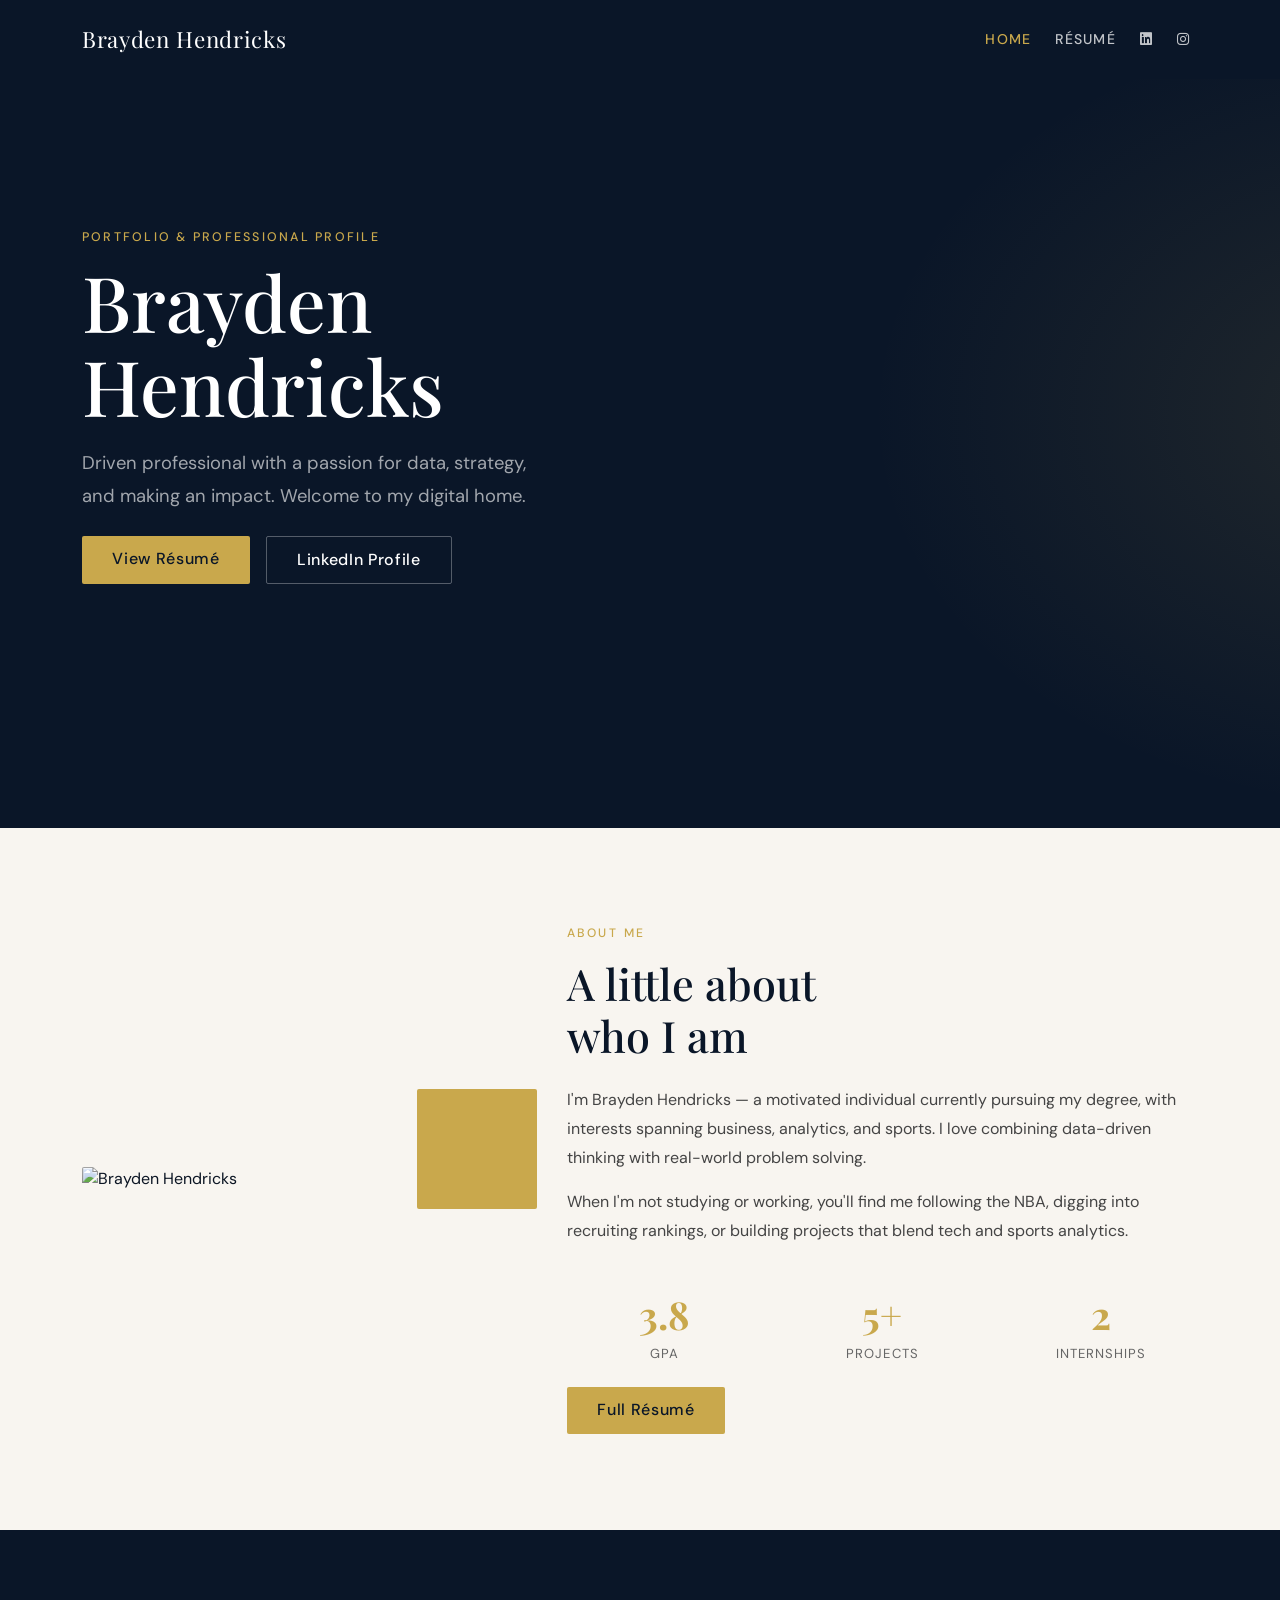
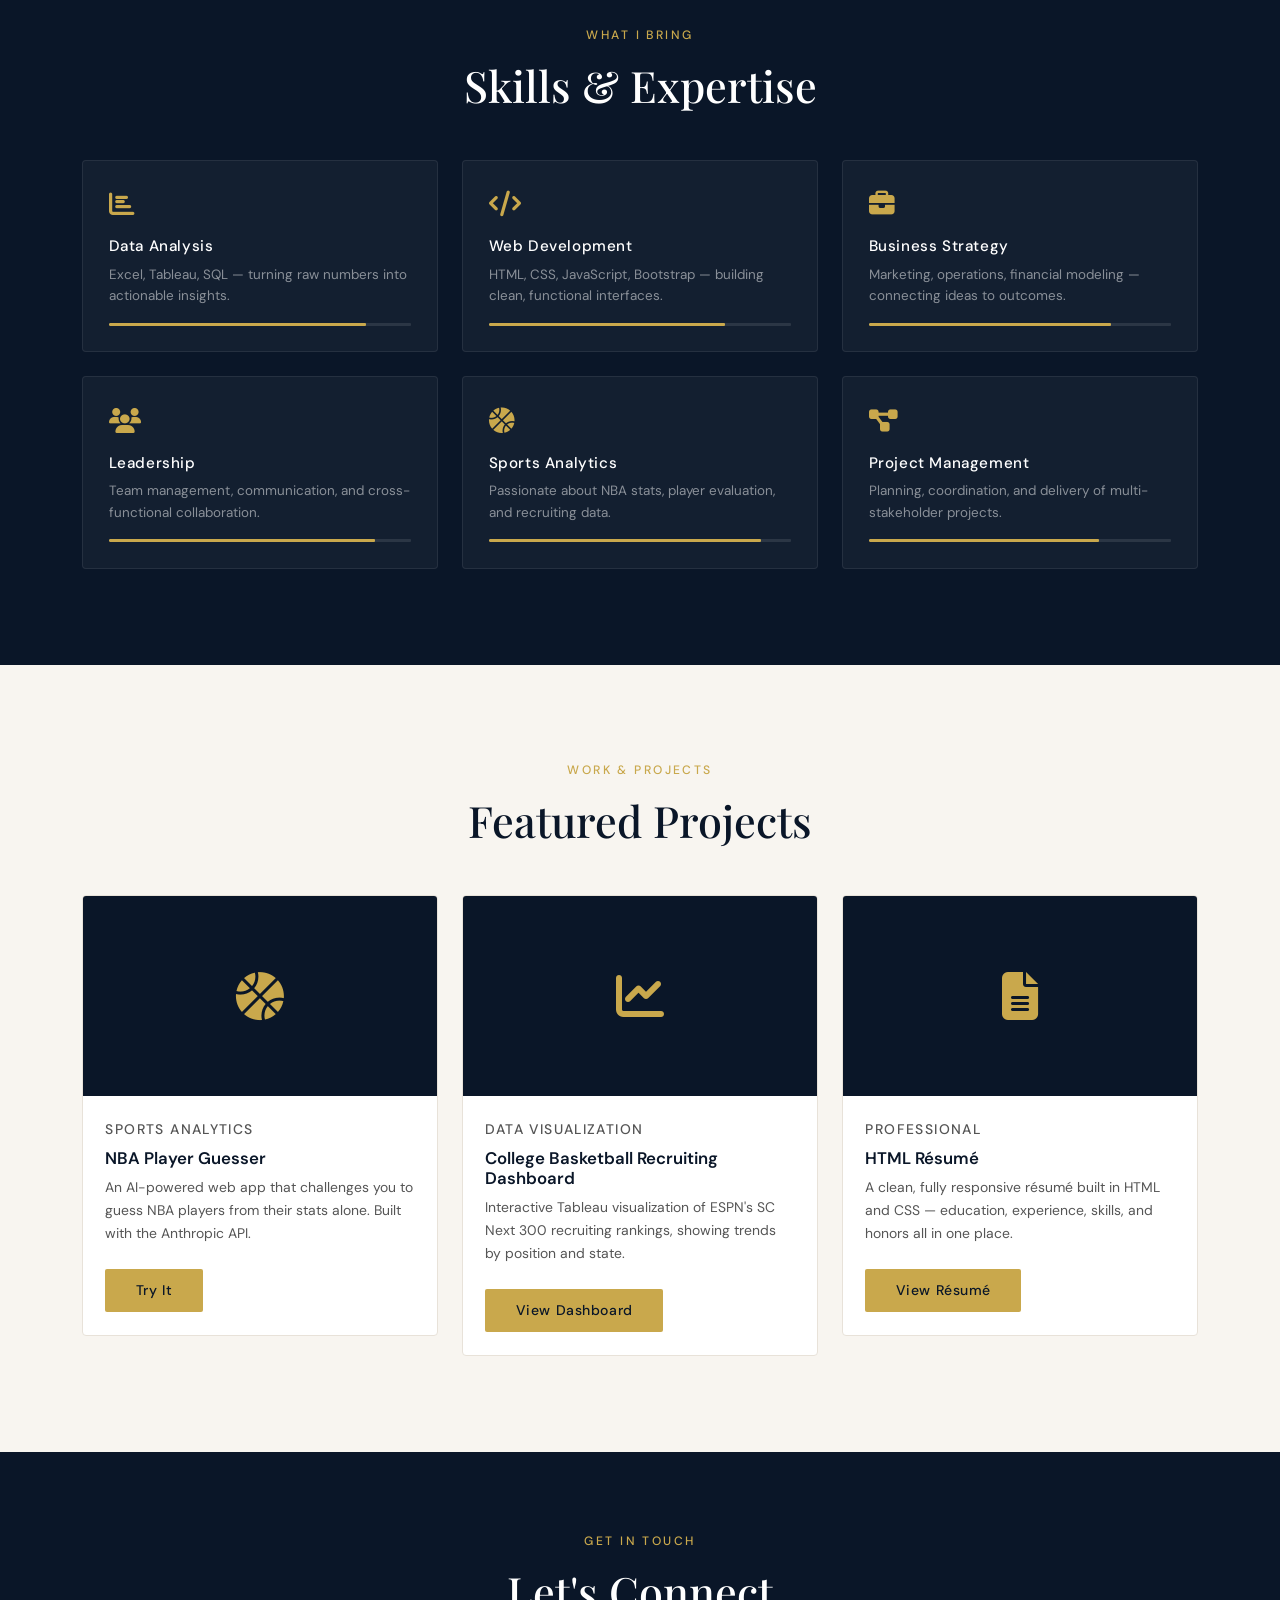
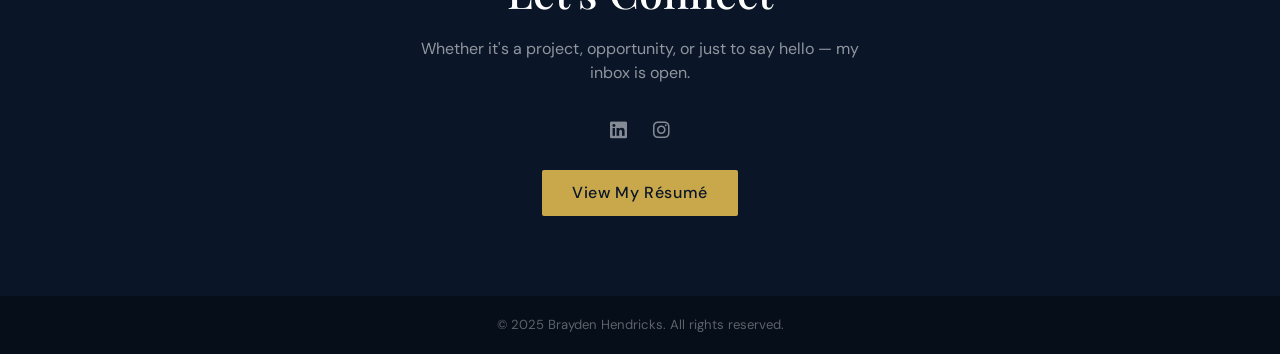
==== index.html @ dbe4f7a6 "Add files via upload" ====
<!DOCTYPE html>
<html lang="en">
<head>
  <meta charset="UTF-8">
  <meta name="viewport" content="width=device-width, initial-scale=1.0">
  <title>Brayden Hendricks — Portfolio</title>
  <link href="https://cdn.jsdelivr.net/npm/bootstrap@5.3.2/dist/css/bootstrap.min.css" rel="stylesheet">
  <link href="https://fonts.googleapis.com/css2?family=Playfair+Display:wght@400;700&family=DM+Sans:wght@300;400;500&display=swap" rel="stylesheet">
  <link rel="stylesheet" href="https://cdnjs.cloudflare.com/ajax/libs/font-awesome/6.5.0/css/all.min.css">
  <style>
    :root {
      --navy: #0a1628;
      --gold: #c9a84c;
      --light: #f8f5f0;
      --mid: #e8e2d9;
    }
    body { font-family: 'DM Sans', sans-serif; background: var(--light); color: var(--navy); }
    h1, h2, h3, .display-font { font-family: 'Playfair Display', serif; }

    /* NAV */
    .navbar { background: var(--navy) !important; padding: 1.1rem 0; }
    .navbar-brand { font-family: 'Playfair Display', serif; font-size: 1.4rem; color: #fff !important; letter-spacing: .03em; }
    .nav-link { color: rgba(255,255,255,.75) !important; font-weight: 500; font-size: .88rem; letter-spacing: .08em; text-transform: uppercase; transition: color .2s; }
    .nav-link:hover, .nav-link.active { color: var(--gold) !important; }

    /* HERO */
    .hero {
      min-height: 92vh;
      background: var(--navy);
      display: flex; align-items: center;
      position: relative; overflow: hidden;
    }
    .hero::before {
      content: '';
      position: absolute; inset: 0;
      background: radial-gradient(ellipse 70% 80% at 110% 50%, rgba(201,168,76,.12), transparent 60%);
    }
    .hero-tag { font-size: .78rem; letter-spacing: .18em; text-transform: uppercase; color: var(--gold); font-weight: 500; margin-bottom: .75rem; }
    .hero h1 { font-size: clamp(2.8rem, 6vw, 5rem); color: #fff; line-height: 1.1; margin-bottom: 1.25rem; }
    .hero-sub { font-size: 1.15rem; color: rgba(255,255,255,.62); max-width: 480px; line-height: 1.75; }
    .btn-gold { background: var(--gold); color: var(--navy); font-weight: 500; border: none; padding: .7rem 1.9rem; border-radius: 2px; letter-spacing: .04em; transition: filter .2s, transform .15s; }
    .btn-gold:hover { filter: brightness(1.1); transform: translateY(-1px); color: var(--navy); }
    .btn-outline-light-custom { border: 1px solid rgba(255,255,255,.3); color: #fff; padding: .7rem 1.9rem; border-radius: 2px; font-weight: 500; letter-spacing: .04em; text-decoration: none; transition: all .2s; }
    .btn-outline-light-custom:hover { border-color: #fff; background: rgba(255,255,255,.06); color: #fff; }

    /* SECTIONS */
    .section-label { font-size: .76rem; letter-spacing: .2em; text-transform: uppercase; color: var(--gold); font-weight: 500; }
    .section-title { font-size: clamp(1.9rem, 3.5vw, 2.7rem); color: var(--navy); }
    section { padding: 6rem 0; }

    /* ABOUT */
    .about-img-wrap { position: relative; }
    .about-img-wrap img { border-radius: 2px; width: 100%; object-fit: cover; height: 440px; filter: grayscale(20%); }
    .about-img-accent {
      position: absolute; bottom: -18px; right: -18px; width: 120px; height: 120px;
      background: var(--gold); border-radius: 2px; z-index: -1;
    }
    .stat-num { font-family: 'Playfair Display', serif; font-size: 2.4rem; color: var(--gold); font-weight: 700; }
    .stat-label { font-size: .82rem; letter-spacing: .08em; text-transform: uppercase; color: #666; }

    /* SKILLS */
    .skills-section { background: var(--navy); color: #fff; }
    .skill-card { background: rgba(255,255,255,.04); border: 1px solid rgba(255,255,255,.08); border-radius: 4px; padding: 1.6rem; transition: border-color .25s, background .25s; }
    .skill-card:hover { border-color: var(--gold); background: rgba(201,168,76,.06); }
    .skill-icon { font-size: 1.6rem; color: var(--gold); margin-bottom: .8rem; }
    .skill-card h5 { font-size: .95rem; letter-spacing: .04em; margin-bottom: .5rem; font-weight: 500; }
    .skill-card p { font-size: .84rem; color: rgba(255,255,255,.5); line-height: 1.6; margin: 0; }
    .progress { background: rgba(255,255,255,.1); border-radius: 1px; height: 3px; }
    .progress-bar { background: var(--gold); border-radius: 1px; }

    /* PROJECTS */
    .project-card { background: #fff; border: 1px solid var(--mid); border-radius: 4px; overflow: hidden; transition: box-shadow .25s, transform .2s; }
    .project-card:hover { box-shadow: 0 8px 40px rgba(10,22,40,.1); transform: translateY(-3px); }
    .project-thumb { height: 200px; background: var(--navy); display: flex; align-items: center; justify-content: center; font-size: 3rem; color: var(--gold); }
    .project-body { padding: 1.4rem; }
    .project-tag { font-size: .74rem; letter-spacing: .1em; text-transform: uppercase; color: var(--gold); font-weight: 500; margin-bottom: .4rem; }
    .project-body h5 { font-size: 1.05rem; margin-bottom: .5rem; font-weight: 600; }
    .project-body p { font-size: .87rem; color: #555; line-height: 1.65; }

    /* CONTACT / FOOTER */
    .contact-section { background: var(--navy); color: #fff; text-align: center; padding: 5rem 0; }
    .social-icons a { font-size: 1.2rem; color: rgba(255,255,255,.5); margin: 0 .7rem; transition: color .2s; text-decoration: none; }
    .social-icons a:hover { color: var(--gold); }
    footer { background: #060e1a; color: rgba(255,255,255,.35); font-size: .82rem; padding: 1.2rem 0; text-align: center; }

    @media (max-width: 768px) { .about-img-wrap img { height: 300px; } }
  </style>
</head>
<body>

<!-- NAVBAR -->
<nav class="navbar navbar-expand-lg fixed-top">
  <div class="container">
    <a class="navbar-brand" href="index.html">Brayden Hendricks</a>
    <button class="navbar-toggler" type="button" data-bs-toggle="collapse" data-bs-target="#navMenu">
      <span class="navbar-toggler-icon"></span>
    </button>
    <div class="collapse navbar-collapse" id="navMenu">
      <ul class="navbar-nav ms-auto gap-2">
        <li class="nav-item"><a class="nav-link active" href="index.html">Home</a></li>
        <li class="nav-item"><a class="nav-link" href="resume.html">Résumé</a></li>
        <li class="nav-item"><a class="nav-link" href="https://www.linkedin.com/in/braydenhendricks/" target="_blank"><i class="fab fa-linkedin"></i></a></li>
        <li class="nav-item"><a class="nav-link" href="https://www.instagram.com/_bhendo/" target="_blank"><i class="fab fa-instagram"></i></a></li>
      </ul>
    </div>
  </div>
</nav>

<!-- HERO -->
<section class="hero" style="padding-top:80px">
  <div class="container">
    <div class="row align-items-center">
      <div class="col-lg-7">
        <p class="hero-tag">Portfolio &amp; Professional Profile</p>
        <h1>Brayden<br>Hendricks</h1>
        <p class="hero-sub">Driven professional with a passion for data, strategy, and making an impact. Welcome to my digital home.</p>
        <div class="d-flex gap-3 mt-4 flex-wrap">
          <a href="resume.html" class="btn btn-gold">View Résumé</a>
          <a href="https://www.linkedin.com/in/braydenhendricks/" target="_blank" class="btn-outline-light-custom">LinkedIn Profile</a>
        </div>
      </div>
    </div>
  </div>
</section>

<!-- ABOUT -->
<section>
  <div class="container">
    <div class="row align-items-center g-5">
      <div class="col-lg-5">
        <div class="about-img-wrap">
          <!-- Replace the src below with your actual photo -->
          <img src="https://via.placeholder.com/500x440/0a1628/c9a84c?text=B.H." alt="Brayden Hendricks">
          <div class="about-img-accent"></div>
        </div>
      </div>
      <div class="col-lg-7">
        <p class="section-label">About Me</p>
        <h2 class="section-title mb-4">A little about<br>who I am</h2>
        <p class="mb-3" style="color:#444; line-height:1.8">
          I'm Brayden Hendricks — a motivated individual currently pursuing my degree, with interests spanning business, analytics, and sports. I love combining data-driven thinking with real-world problem solving.
        </p>
        <p style="color:#444; line-height:1.8">
          When I'm not studying or working, you'll find me following the NBA, digging into recruiting rankings, or building projects that blend tech and sports analytics.
        </p>
        <div class="row g-4 mt-3">
          <div class="col-4 text-center">
            <div class="stat-num">3.8</div>
            <div class="stat-label">GPA</div>
          </div>
          <div class="col-4 text-center">
            <div class="stat-num">5+</div>
            <div class="stat-label">Projects</div>
          </div>
          <div class="col-4 text-center">
            <div class="stat-num">2</div>
            <div class="stat-label">Internships</div>
          </div>
        </div>
        <a href="resume.html" class="btn btn-gold mt-4">Full Résumé</a>
      </div>
    </div>
  </div>
</section>

<!-- SKILLS -->
<section class="skills-section">
  <div class="container">
    <div class="text-center mb-5">
      <p class="section-label">What I Bring</p>
      <h2 class="section-title" style="color:#fff">Skills &amp; Expertise</h2>
    </div>
    <div class="row g-4">
      <div class="col-md-4">
        <div class="skill-card">
          <div class="skill-icon"><i class="fas fa-chart-bar"></i></div>
          <h5>Data Analysis</h5>
          <p>Excel, Tableau, SQL — turning raw numbers into actionable insights.</p>
          <div class="progress mt-3"><div class="progress-bar" style="width:85%"></div></div>
        </div>
      </div>
      <div class="col-md-4">
        <div class="skill-card">
          <div class="skill-icon"><i class="fas fa-code"></i></div>
          <h5>Web Development</h5>
          <p>HTML, CSS, JavaScript, Bootstrap — building clean, functional interfaces.</p>
          <div class="progress mt-3"><div class="progress-bar" style="width:78%"></div></div>
        </div>
      </div>
      <div class="col-md-4">
        <div class="skill-card">
          <div class="skill-icon"><i class="fas fa-briefcase"></i></div>
          <h5>Business Strategy</h5>
          <p>Marketing, operations, financial modeling — connecting ideas to outcomes.</p>
          <div class="progress mt-3"><div class="progress-bar" style="width:80%"></div></div>
        </div>
      </div>
      <div class="col-md-4">
        <div class="skill-card">
          <div class="skill-icon"><i class="fas fa-users"></i></div>
          <h5>Leadership</h5>
          <p>Team management, communication, and cross-functional collaboration.</p>
          <div class="progress mt-3"><div class="progress-bar" style="width:88%"></div></div>
        </div>
      </div>
      <div class="col-md-4">
        <div class="skill-card">
          <div class="skill-icon"><i class="fas fa-basketball-ball"></i></div>
          <h5>Sports Analytics</h5>
          <p>Passionate about NBA stats, player evaluation, and recruiting data.</p>
          <div class="progress mt-3"><div class="progress-bar" style="width:90%"></div></div>
        </div>
      </div>
      <div class="col-md-4">
        <div class="skill-card">
          <div class="skill-icon"><i class="fas fa-project-diagram"></i></div>
          <h5>Project Management</h5>
          <p>Planning, coordination, and delivery of multi-stakeholder projects.</p>
          <div class="progress mt-3"><div class="progress-bar" style="width:76%"></div></div>
        </div>
      </div>
    </div>
  </div>
</section>

<!-- PROJECTS -->
<section>
  <div class="container">
    <div class="text-center mb-5">
      <p class="section-label">Work & Projects</p>
      <h2 class="section-title">Featured Projects</h2>
    </div>
    <div class="row g-4">
      <div class="col-md-4">
        <div class="project-card">
          <div class="project-thumb"><i class="fas fa-basketball-ball"></i></div>
          <div class="project-body">
            <p class="project-tag">Sports Analytics</p>
            <h5>NBA Player Guesser</h5>
            <p>An AI-powered web app that challenges you to guess NBA players from their stats alone. Built with the Anthropic API.</p>
            <a href="app.html" class="btn btn-sm btn-gold mt-2">Try It</a>
          </div>
        </div>
      </div>
      <div class="col-md-4">
        <div class="project-card">
          <div class="project-thumb"><i class="fas fa-chart-line"></i></div>
          <div class="project-body">
            <p class="project-tag">Data Visualization</p>
            <h5>College Basketball Recruiting Dashboard</h5>
            <p>Interactive Tableau visualization of ESPN's SC Next 300 recruiting rankings, showing trends by position and state.</p>
            <a href="scratch.html#tableau" class="btn btn-sm btn-gold mt-2">View Dashboard</a>
          </div>
        </div>
      </div>
      <div class="col-md-4">
        <div class="project-card">
          <div class="project-thumb"><i class="fas fa-file-alt"></i></div>
          <div class="project-body">
            <p class="project-tag">Professional</p>
            <h5>HTML Résumé</h5>
            <p>A clean, fully responsive résumé built in HTML and CSS — education, experience, skills, and honors all in one place.</p>
            <a href="resume.html" class="btn btn-sm btn-gold mt-2">View Résumé</a>
          </div>
        </div>
      </div>
    </div>
  </div>
</section>

<!-- CONTACT -->
<section class="contact-section">
  <div class="container">
    <p class="section-label" style="color:var(--gold)">Get in Touch</p>
    <h2 class="section-title" style="color:#fff; margin-bottom:1.2rem">Let's Connect</h2>
    <p style="color:rgba(255,255,255,.55); max-width:440px; margin:0 auto 2rem">Whether it's a project, opportunity, or just to say hello — my inbox is open.</p>
    <div class="social-icons mb-4">
      <a href="https://www.linkedin.com/in/braydenhendricks/" target="_blank" title="LinkedIn"><i class="fab fa-linkedin"></i></a>
      <a href="https://www.instagram.com/_bhendo/" target="_blank" title="Instagram"><i class="fab fa-instagram"></i></a>
    </div>
    <a href="resume.html" class="btn btn-gold">View My Résumé</a>
  </div>
</section>

<footer>
  <div class="container">&copy; 2025 Brayden Hendricks. All rights reserved.</div>
</footer>

<script src="https://cdn.jsdelivr.net/npm/bootstrap@5.3.2/dist/js/bootstrap.bundle.min.js"></script>
</body>
</html>
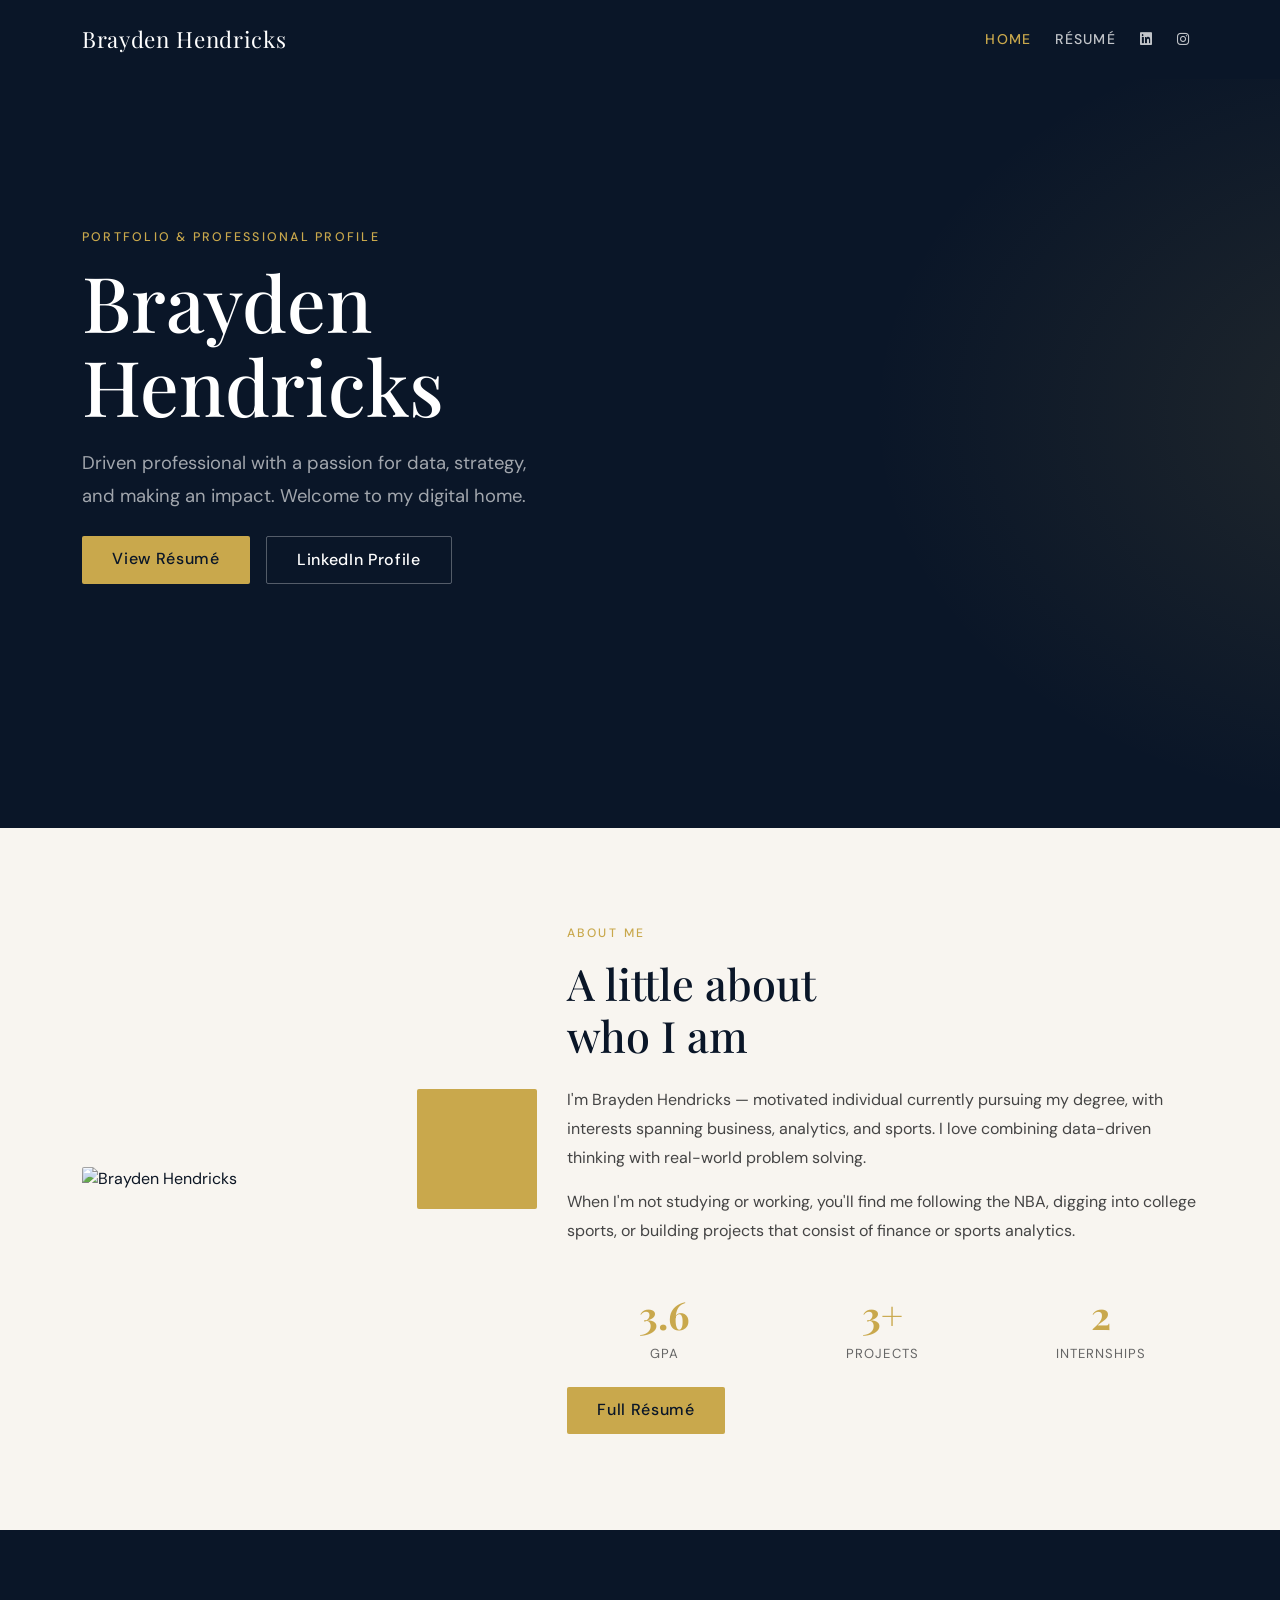
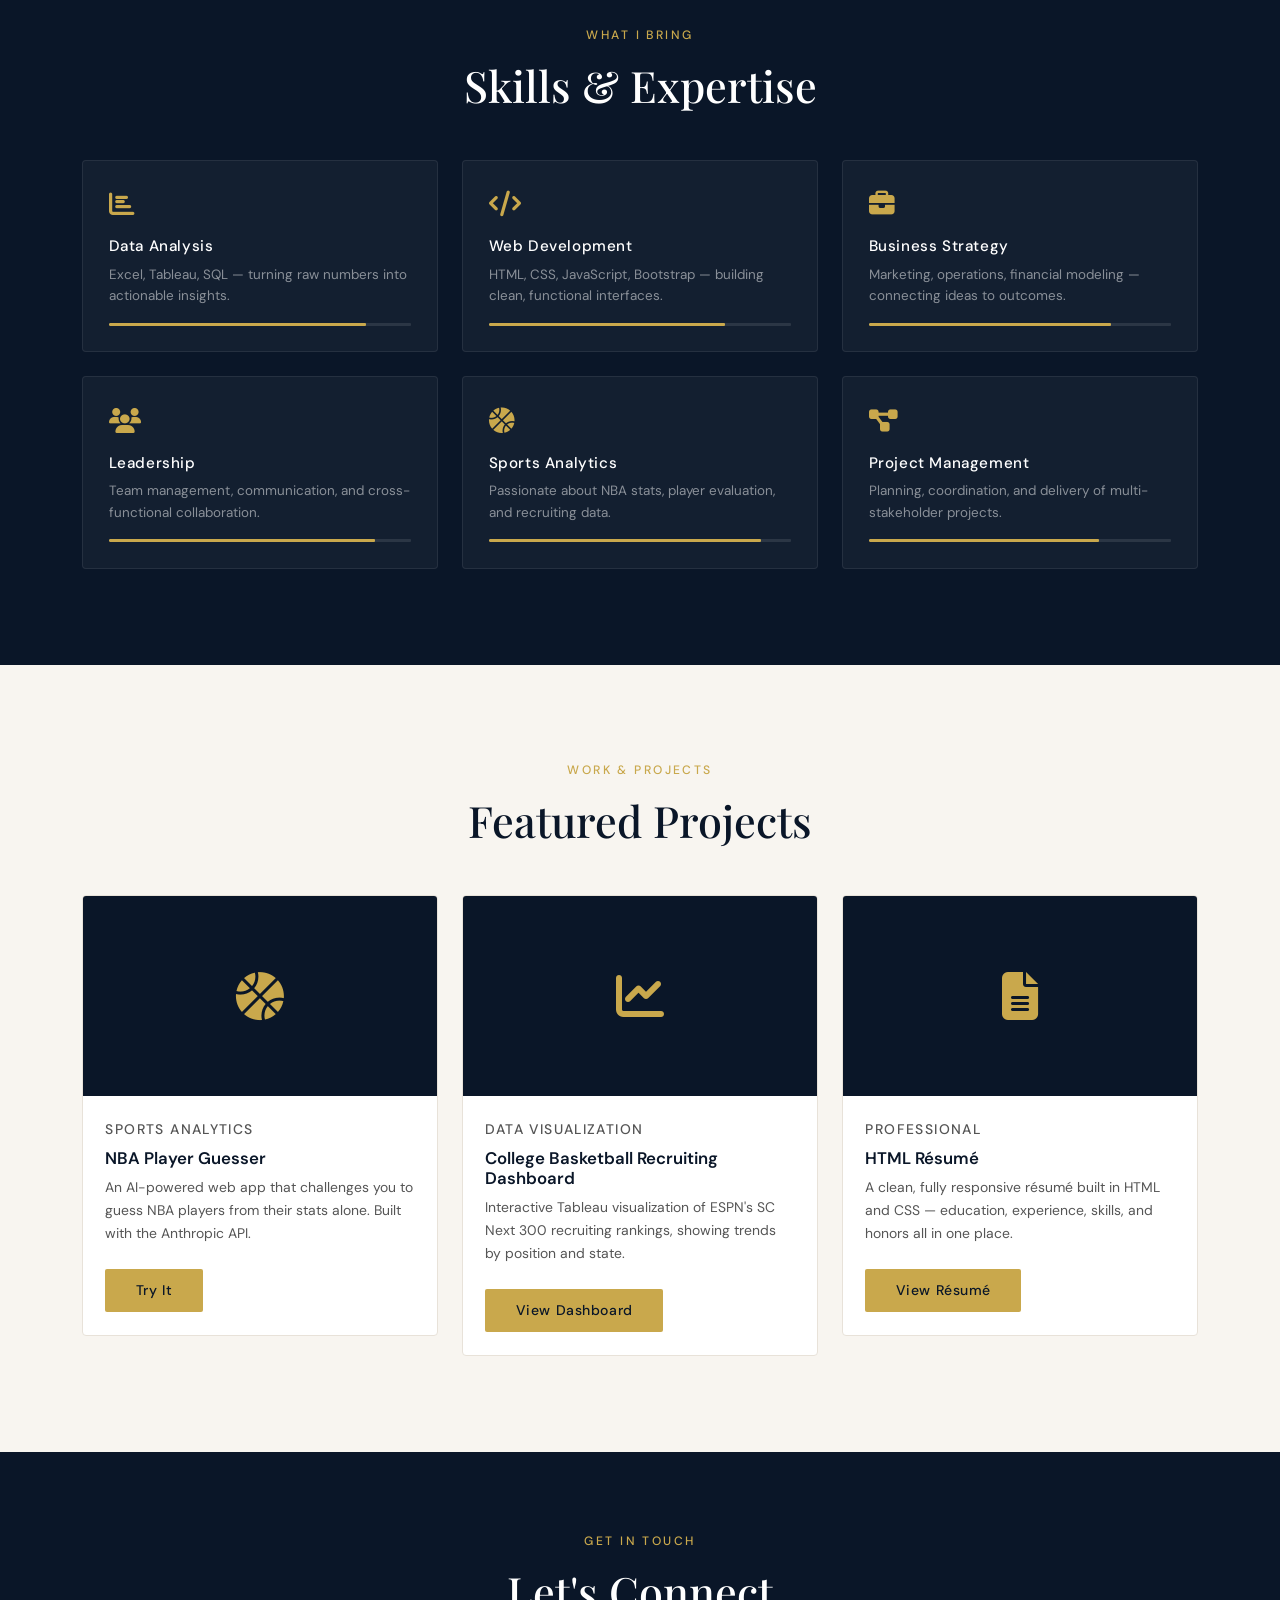
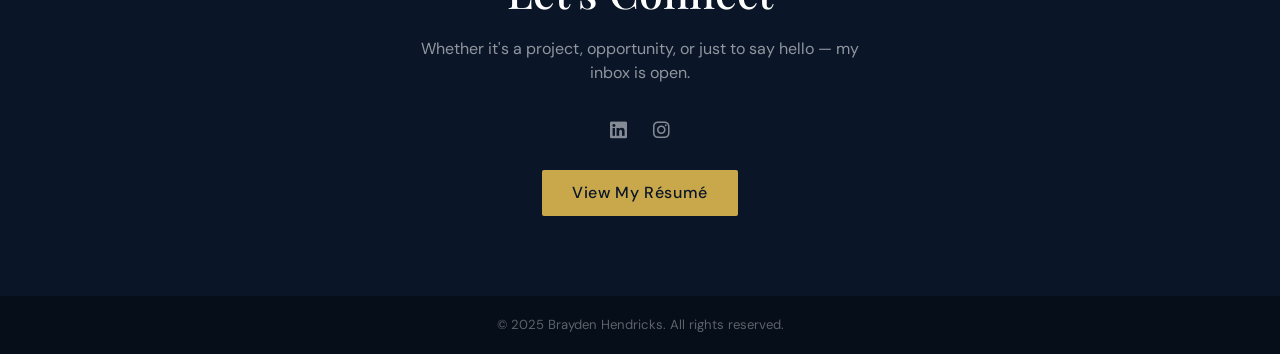
==== commit cea114d7: "Update index.html" ====
--- a/index.html
+++ b/index.html
@@ -138,18 +138,18 @@
         <p class="section-label">About Me</p>
         <h2 class="section-title mb-4">A little about<br>who I am</h2>
         <p class="mb-3" style="color:#444; line-height:1.8">
-          I'm Brayden Hendricks — a motivated individual currently pursuing my degree, with interests spanning business, analytics, and sports. I love combining data-driven thinking with real-world problem solving.
+          I'm Brayden Hendricks — motivated individual currently pursuing my degree, with interests spanning business, analytics, and sports. I love combining data-driven thinking with real-world problem solving.
         </p>
         <p style="color:#444; line-height:1.8">
-          When I'm not studying or working, you'll find me following the NBA, digging into recruiting rankings, or building projects that blend tech and sports analytics.
+          When I'm not studying or working, you'll find me following the NBA, digging into college sports, or building projects that consist of finance or sports analytics.
         </p>
         <div class="row g-4 mt-3">
           <div class="col-4 text-center">
-            <div class="stat-num">3.8</div>
+            <div class="stat-num">3.6</div>
             <div class="stat-label">GPA</div>
           </div>
           <div class="col-4 text-center">
-            <div class="stat-num">5+</div>
+            <div class="stat-num">3+</div>
             <div class="stat-label">Projects</div>
           </div>
           <div class="col-4 text-center">
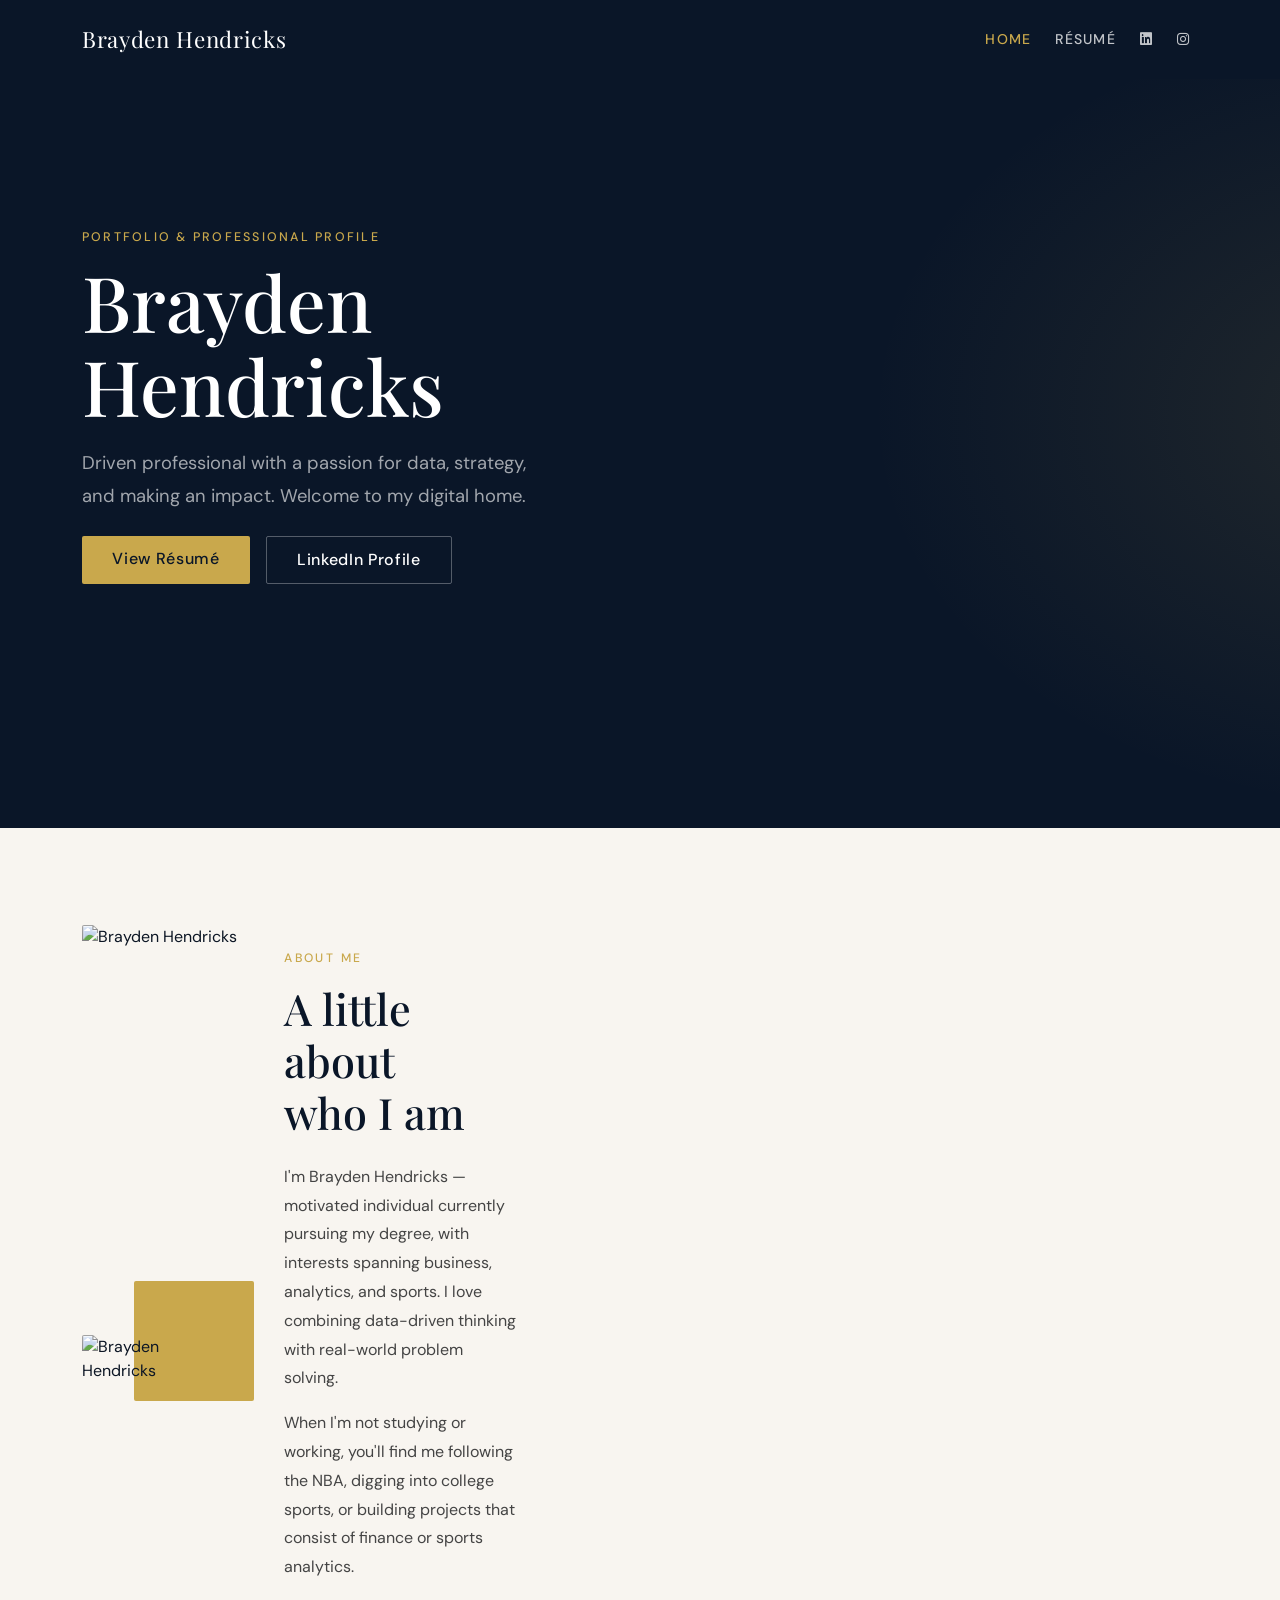
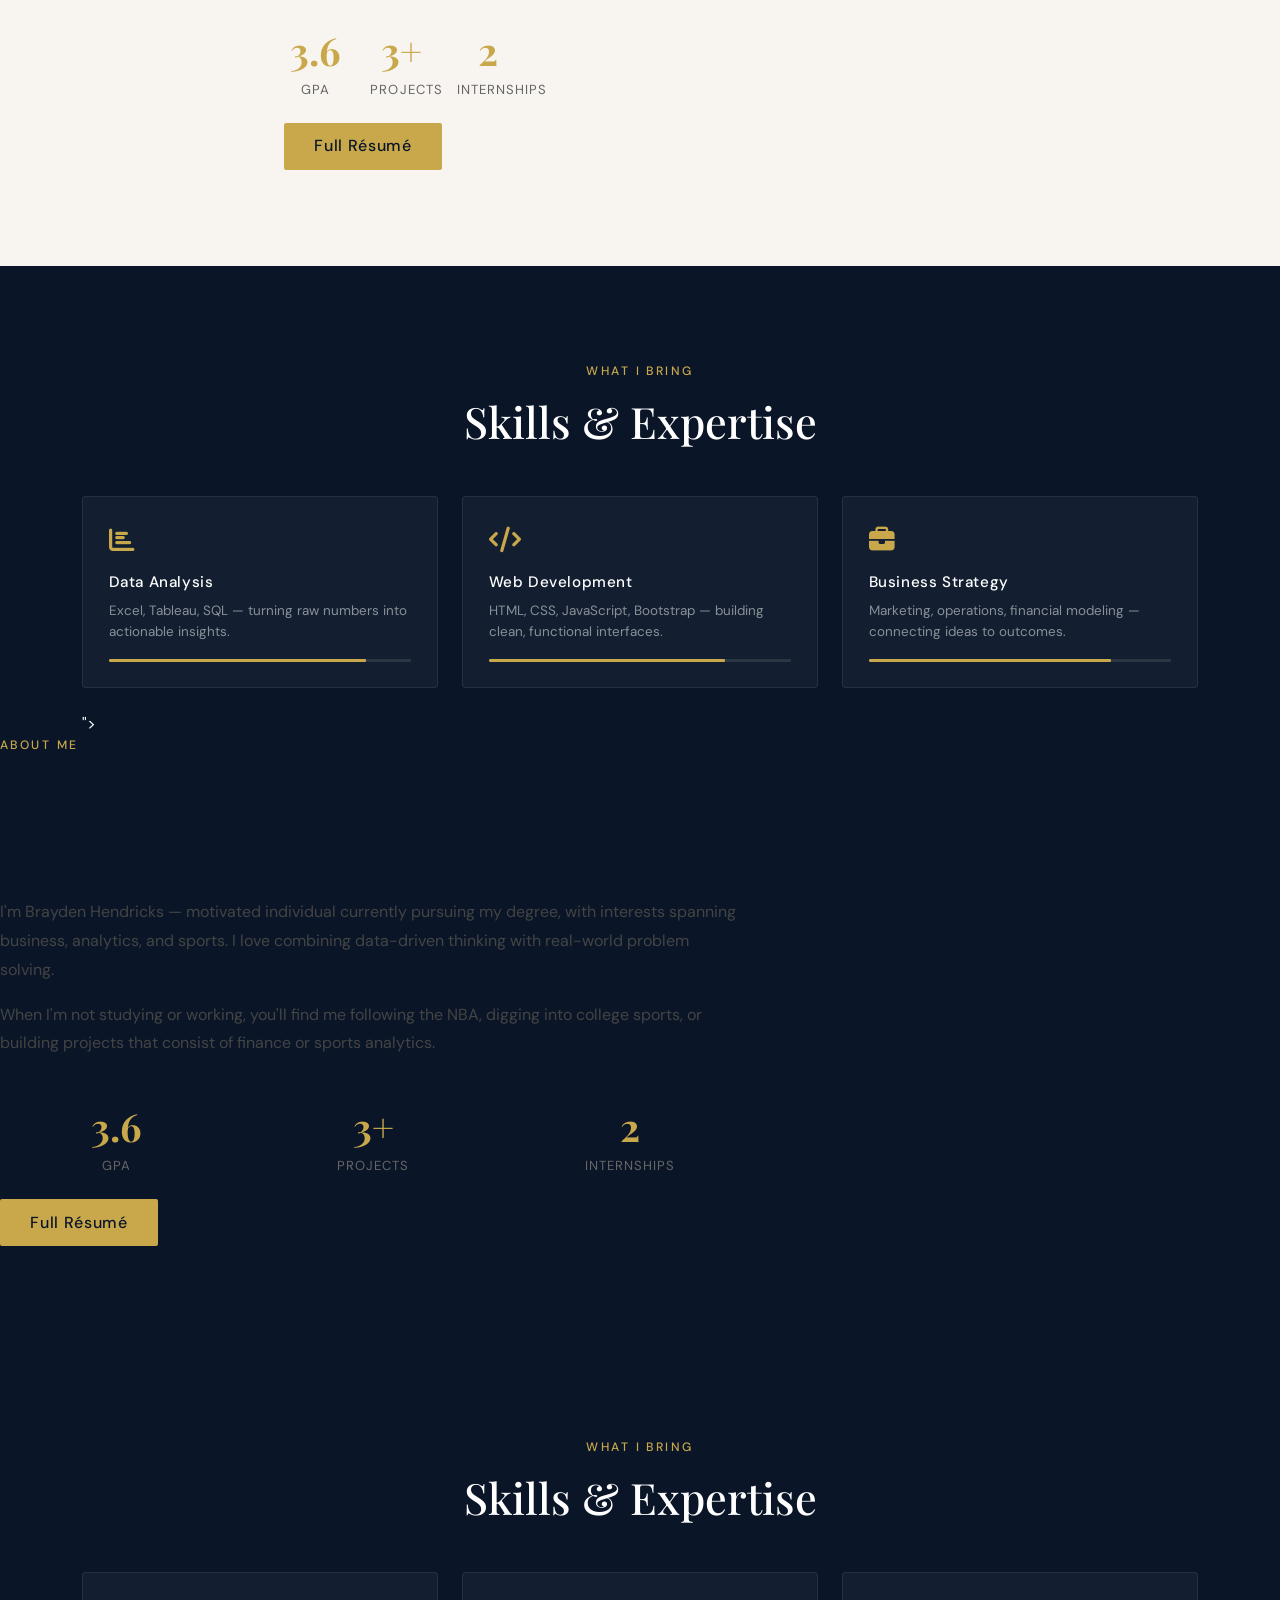
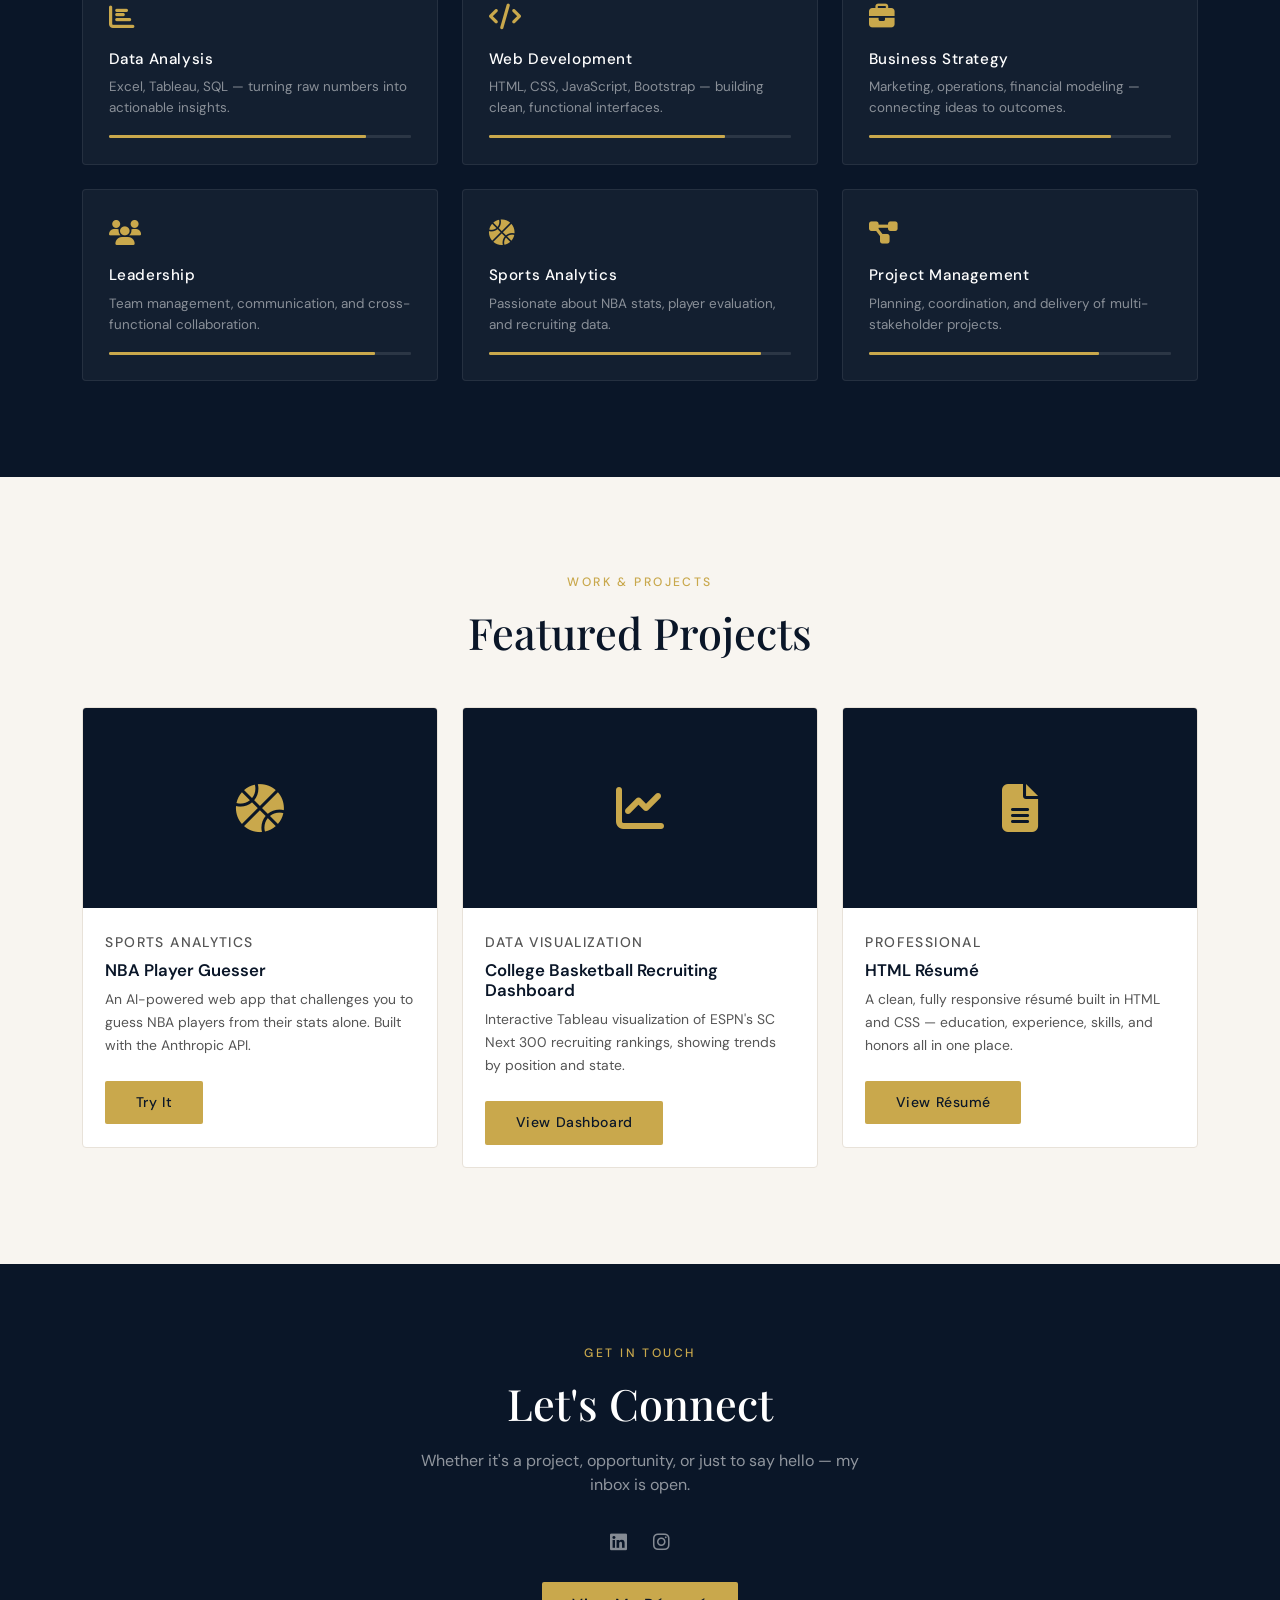
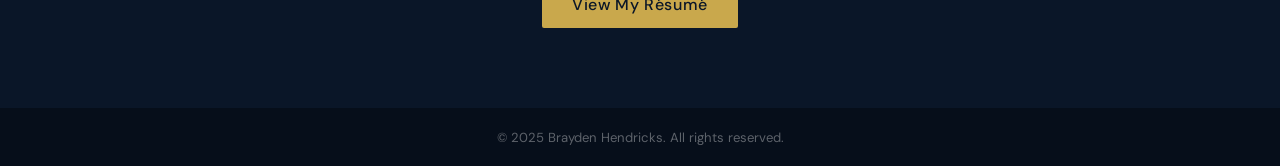
==== commit 800deb1c: "Update index.html" ====
--- a/index.html
+++ b/index.html
@@ -131,6 +131,14 @@
         <div class="about-img-wrap">
           <!-- Replace the src below with your actual photo -->
           <img src="https://via.placeholder.com/500x440/0a1628/c9a84c?text=B.H." alt="Brayden Hendricks">
+          <div class="<!-- ABOUT -->
+<section>
+  <div class="container">
+    <div class="row align-items-center g-5">
+      <div class="col-lg-5">
+        <div class="about-img-wrap">
+          <!-- Replace the src below with your actual photo -->
+          <img src="https://via.placeholder.com/500x440/0a1628/c9a84c?text=B.H." alt="Brayden Hendricks">
           <div class="about-img-accent"></div>
         </div>
       </div>
@@ -195,6 +203,70 @@
           <div class="progress mt-3"><div class="progress-bar" style="width:80%"></div></div>
         </div>
       </div>
+      <div class="col-md-4">"></div>
+        </div>
+      </div>
+      <div class="col-lg-7">
+        <p class="section-label">About Me</p>
+        <h2 class="section-title mb-4">A little about<br>who I am</h2>
+        <p class="mb-3" style="color:#444; line-height:1.8">
+          I'm Brayden Hendricks — motivated individual currently pursuing my degree, with interests spanning business, analytics, and sports. I love combining data-driven thinking with real-world problem solving.
+        </p>
+        <p style="color:#444; line-height:1.8">
+          When I'm not studying or working, you'll find me following the NBA, digging into college sports, or building projects that consist of finance or sports analytics.
+        </p>
+        <div class="row g-4 mt-3">
+          <div class="col-4 text-center">
+            <div class="stat-num">3.6</div>
+            <div class="stat-label">GPA</div>
+          </div>
+          <div class="col-4 text-center">
+            <div class="stat-num">3+</div>
+            <div class="stat-label">Projects</div>
+          </div>
+          <div class="col-4 text-center">
+            <div class="stat-num">2</div>
+            <div class="stat-label">Internships</div>
+          </div>
+        </div>
+        <a href="resume.html" class="btn btn-gold mt-4">Full Résumé</a>
+      </div>
+    </div>
+  </div>
+</section>
+
+<!-- SKILLS -->
+<section class="skills-section">
+  <div class="container">
+    <div class="text-center mb-5">
+      <p class="section-label">What I Bring</p>
+      <h2 class="section-title" style="color:#fff">Skills &amp; Expertise</h2>
+    </div>
+    <div class="row g-4">
+      <div class="col-md-4">
+        <div class="skill-card">
+          <div class="skill-icon"><i class="fas fa-chart-bar"></i></div>
+          <h5>Data Analysis</h5>
+          <p>Excel, Tableau, SQL — turning raw numbers into actionable insights.</p>
+          <div class="progress mt-3"><div class="progress-bar" style="width:85%"></div></div>
+        </div>
+      </div>
+      <div class="col-md-4">
+        <div class="skill-card">
+          <div class="skill-icon"><i class="fas fa-code"></i></div>
+          <h5>Web Development</h5>
+          <p>HTML, CSS, JavaScript, Bootstrap — building clean, functional interfaces.</p>
+          <div class="progress mt-3"><div class="progress-bar" style="width:78%"></div></div>
+        </div>
+      </div>
+      <div class="col-md-4">
+        <div class="skill-card">
+          <div class="skill-icon"><i class="fas fa-briefcase"></i></div>
+          <h5>Business Strategy</h5>
+          <p>Marketing, operations, financial modeling — connecting ideas to outcomes.</p>
+          <div class="progress mt-3"><div class="progress-bar" style="width:80%"></div></div>
+        </div>
+      </div>
       <div class="col-md-4">
         <div class="skill-card">
           <div class="skill-icon"><i class="fas fa-users"></i></div>
